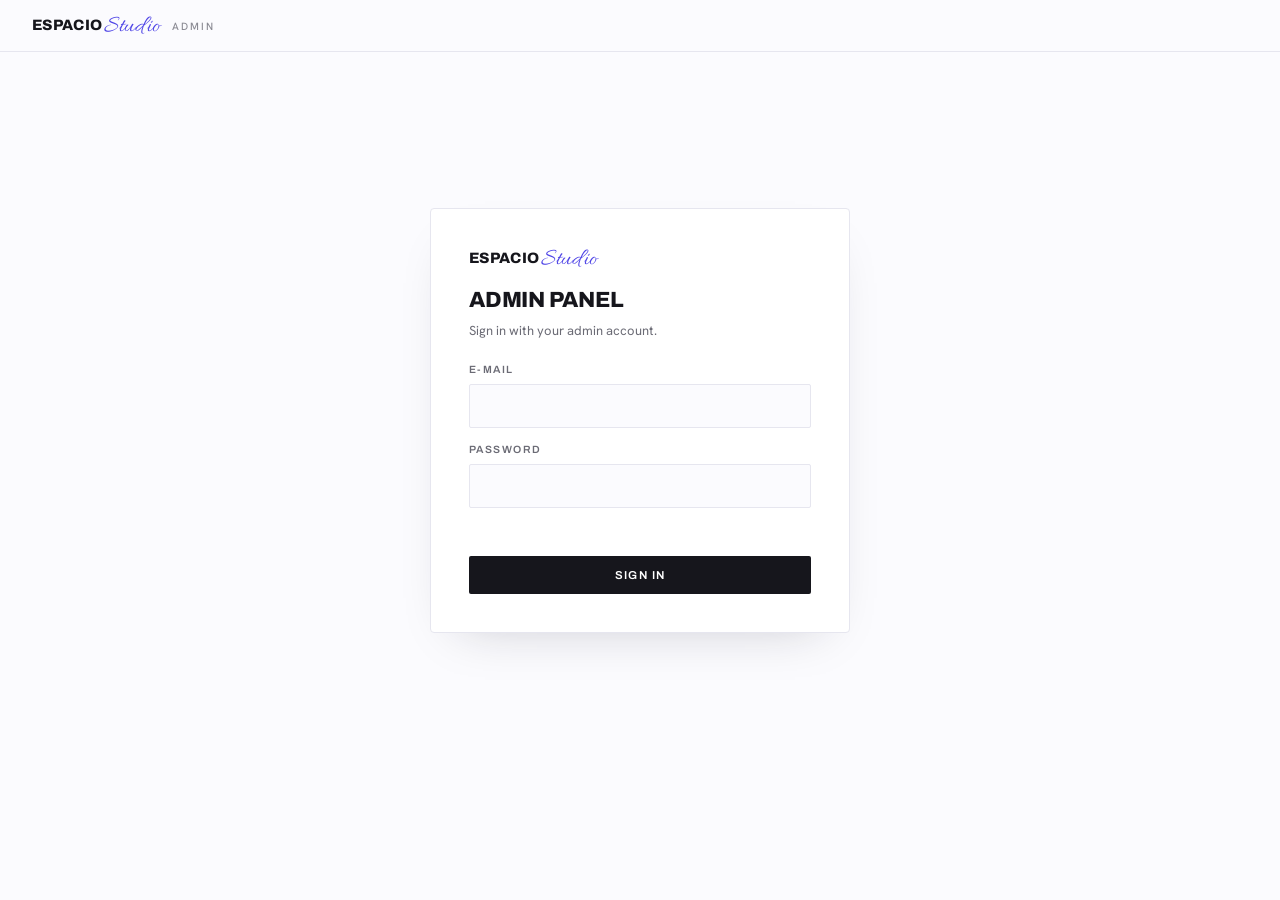
==== admin/index.html @ acb2c8f4 "favicon everywhere; admin UX: add-question under header w/ scroll+focus, upload dropzone with drag-d" ====
<!DOCTYPE html>
<html lang="en">
<head>
<meta charset="UTF-8">
<meta name="viewport" content="width=device-width, initial-scale=1.0">
<title>Admin — Espacio Studio</title>
<meta name="robots" content="noindex">
<link rel="icon" type="image/svg+xml" href="/favicon.svg"><link rel="apple-touch-icon" href="/apple-touch-icon.png">
<link rel="preconnect" href="https://fonts.googleapis.com">
<link rel="preconnect" href="https://fonts.gstatic.com" crossorigin>
<link href="https://fonts.googleapis.com/css2?family=Archivo:wght@500;600;700;800&family=Hanken+Grotesk:wght@300;400;500;600&family=Allura&family=Noto+Sans+Georgian:wght@400;500;600&display=swap" rel="stylesheet">
<style>
:root{
  --ink:#16161c; --ink-soft:#6b6b75; --indigo:#4e44e6; --indigo-deep:#352bc0;
  --paper:#fbfbfe; --paper-2:#f4f3fb; --wash:#eceafb; --muted:#8a8a93;
  --line:#e6e6ef; --good:#3f7d52; --bad:#c94f3d;
  --arch:'Archivo','Noto Sans Georgian',system-ui,sans-serif;
  --hank:'Hanken Grotesk','Noto Sans Georgian',system-ui,sans-serif;
}
*{box-sizing:border-box;margin:0;padding:0}
body{background:var(--paper);color:var(--ink);font-family:var(--hank);font-size:14.5px;line-height:1.5;-webkit-font-smoothing:antialiased}
a{color:inherit;text-decoration:none}
button{font-family:var(--arch);cursor:pointer}

.topbar{position:sticky;top:0;z-index:50;display:flex;align-items:center;justify-content:space-between;
  padding:14px clamp(16px,3vw,32px);background:rgba(251,251,254,.9);backdrop-filter:blur(12px);border-bottom:1px solid var(--line)}
.brand{font-family:var(--arch);font-weight:800;font-size:15px;letter-spacing:.02em;text-transform:uppercase;display:flex;align-items:baseline;gap:.15em}
.brand .s{font-family:'Allura',cursive;font-weight:400;font-size:24px;color:var(--indigo);text-transform:none;line-height:0;transform:translateY(.06em)}
.brand small{font-family:var(--hank);font-weight:500;color:var(--muted);font-size:10.5px;letter-spacing:.18em;margin-left:10px;text-transform:uppercase}
.tabs{display:flex;gap:6px}
.tabs button{border:1px solid var(--line);background:#fff;border-radius:30px;padding:8px 18px;font-size:11.5px;font-weight:600;letter-spacing:.08em;text-transform:uppercase;color:var(--ink-soft);transition:.2s}
.tabs button.on{background:var(--ink);border-color:var(--ink);color:#fff}
.userbox{display:flex;align-items:center;gap:12px;font-size:12px;color:var(--muted)}
.userbox button{background:none;border:0;color:var(--indigo);font-size:11px;letter-spacing:.08em;text-transform:uppercase;font-weight:600}

.wrap{max-width:1180px;margin:0 auto;padding:26px clamp(14px,3vw,32px) 120px}
.hidden{display:none!important}

/* login */
.login-wrap{min-height:82vh;display:flex;align-items:center;justify-content:center}
.login{width:min(420px,92vw);background:#fff;border:1px solid var(--line);border-radius:4px;padding:38px;box-shadow:0 20px 50px -30px rgba(22,22,40,.25)}
.login h1{font-family:var(--arch);font-weight:800;text-transform:uppercase;font-size:22px;letter-spacing:-.01em;margin:14px 0 4px}
.login p{color:var(--ink-soft);font-size:13px;margin-bottom:22px}
.login label{display:block;font-family:var(--arch);font-size:10.5px;font-weight:600;letter-spacing:.14em;text-transform:uppercase;color:var(--ink-soft);margin:14px 0 6px}
.login input{width:100%;border:1px solid var(--line);border-radius:2px;padding:12px;font-family:var(--hank);font-size:14px;background:var(--paper)}
.login input:focus{outline:none;border-color:var(--indigo)}
.login .err{color:var(--bad);font-size:12.5px;margin-top:12px;min-height:16px}
.btn{display:inline-flex;align-items:center;gap:10px;font-family:var(--arch);font-size:11.5px;letter-spacing:.12em;text-transform:uppercase;font-weight:600;background:var(--ink);color:#fff;padding:13px 24px;border-radius:2px;border:0;transition:.25s}
.btn:hover{background:var(--indigo)}
.btn.full{width:100%;justify-content:center;margin-top:20px}
.btn.ghost{background:transparent;color:var(--ink);border:1px solid var(--line)}
.btn.ghost:hover{border-color:var(--indigo);color:var(--indigo);background:transparent}
.btn.danger{background:transparent;border:1px solid var(--line);color:var(--bad)}
.btn.danger:hover{background:var(--bad);border-color:var(--bad);color:#fff}
.btn.sm{padding:8px 14px;font-size:10.5px}

/* sections & questions */
.sec{background:#fff;border:1px solid var(--line);border-radius:4px;margin:16px 0;overflow:hidden}
.sec-head{display:flex;align-items:center;gap:14px;padding:16px 20px;border-bottom:1px solid var(--line);background:var(--paper-2)}
.sec-head h2{font-family:var(--arch);font-size:15px;font-weight:700;text-transform:uppercase;letter-spacing:.02em;flex:1}
.sec-head .cnt{font-size:11px;color:var(--muted);letter-spacing:.08em}
.badge{font-family:var(--arch);font-size:9.5px;font-weight:700;letter-spacing:.1em;text-transform:uppercase;padding:4px 9px;border-radius:20px;background:var(--wash);color:var(--indigo-deep)}
.q-row{display:flex;align-items:center;gap:10px;padding:11px 20px;border-bottom:1px solid var(--paper-2);transition:background .15s}
.q-row:hover{background:var(--paper)}
.q-row:last-child{border-bottom:0}
.q-row.off .q-label{opacity:.38;text-decoration:line-through}
.q-move{display:flex;flex-direction:column;gap:2px}
.q-move button{border:0;background:none;color:var(--muted);font-size:10px;line-height:1;padding:2px 4px}
.q-move button:hover{color:var(--indigo)}
.q-label{flex:1;font-size:13.5px;min-width:0;overflow:hidden;text-overflow:ellipsis;white-space:nowrap}
.chip{font-size:9.5px;font-family:var(--arch);font-weight:600;letter-spacing:.06em;text-transform:uppercase;color:var(--muted);border:1px solid var(--line);border-radius:20px;padding:3px 8px;white-space:nowrap}
.chip.dep{color:var(--indigo-deep);border-color:var(--wash);background:var(--wash)}
.iconb{border:0;background:none;font-size:15px;padding:5px 7px;border-radius:4px;color:var(--ink-soft);transition:.15s}
.iconb:hover{background:var(--wash);color:var(--indigo-deep)}
.iconb.lock{opacity:.35;cursor:not-allowed}
.sw{position:relative;width:34px;height:19px;border-radius:12px;background:#d9d9e6;border:0;transition:.2s;flex:none}
.sw::after{content:"";position:absolute;top:2.5px;left:3px;width:14px;height:14px;border-radius:50%;background:#fff;transition:.2s}
.sw.on{background:var(--indigo)}
.sw.on::after{left:17px}

/* editor */
.editor{background:var(--paper-2);border-top:1px solid var(--line);padding:18px 20px}
.editor .grid3{display:grid;grid-template-columns:repeat(3,1fr);gap:12px}
@media(max-width:800px){.editor .grid3{grid-template-columns:1fr}}
.editor label{display:block;font-family:var(--arch);font-size:9.5px;font-weight:700;letter-spacing:.12em;text-transform:uppercase;color:var(--muted);margin:12px 0 5px}
.editor input,.editor select{width:100%;border:1px solid var(--line);border-radius:2px;padding:9px 11px;font-family:var(--hank);font-size:13.5px;background:#fff}
.editor input:focus,.editor select:focus{outline:none;border-color:var(--indigo)}
.opt-row{display:grid;grid-template-columns:90px 1fr 1fr 1fr 120px 30px;gap:8px;align-items:center;margin-bottom:8px}
@media(max-width:900px){.opt-row{grid-template-columns:1fr 1fr;}}
.opt-row .del{border:0;background:none;color:var(--bad);font-size:15px}
.editor .row-actions{display:flex;gap:10px;margin-top:18px;align-items:center}
.dep-grid{display:grid;grid-template-columns:1fr 120px 1fr;gap:8px}
.hint{font-size:11.5px;color:var(--muted);margin-top:6px}

/* submissions */
table{width:100%;border-collapse:collapse;background:#fff;border:1px solid var(--line);border-radius:4px;overflow:hidden}
th{font-family:var(--arch);font-size:10px;font-weight:700;letter-spacing:.12em;text-transform:uppercase;color:var(--muted);text-align:left;padding:12px 14px;border-bottom:1px solid var(--line);background:var(--paper-2)}
td{padding:12px 14px;border-bottom:1px solid var(--paper-2);font-size:13px}
tr:hover td{background:var(--paper)}
td .mini{color:var(--muted);font-size:11.5px}
.pillbtn{border:1px solid var(--line);background:#fff;border-radius:20px;padding:6px 14px;font-size:10.5px;font-weight:600;letter-spacing:.08em;text-transform:uppercase;color:var(--ink-soft)}
.pillbtn:hover{border-color:var(--indigo);color:var(--indigo)}

/* detail overlay */
.overlay{position:fixed;inset:0;background:rgba(16,16,24,.55);backdrop-filter:blur(4px);z-index:80;display:flex;justify-content:flex-end}
.panel{width:min(720px,96vw);height:100%;background:var(--paper);overflow-y:auto;padding:28px clamp(16px,3vw,36px);box-shadow:-30px 0 60px -30px rgba(0,0,0,.4)}
.panel h2{font-family:var(--arch);text-transform:uppercase;font-size:20px;font-weight:800;letter-spacing:-.01em}
.panel .meta{color:var(--muted);font-size:12px;margin:6px 0 18px}
.ans-sec{margin:20px 0 8px;font-family:var(--arch);font-size:11px;font-weight:700;letter-spacing:.16em;text-transform:uppercase;color:var(--indigo-deep);border-bottom:1px solid var(--line);padding-bottom:6px}
.ans-row{display:flex;justify-content:space-between;gap:16px;padding:7px 0;border-bottom:1px dashed var(--paper-2);font-size:13px}
.ans-row .k{color:var(--ink-soft);max-width:55%}
.ans-row .v{text-align:right;font-weight:600}
.mb-mini{display:grid;grid-template-columns:repeat(4,1fr);gap:8px;margin:14px 0}
.mb-mini .cell{border-radius:3px;overflow:hidden;position:relative;aspect-ratio:4/3;background:var(--paper-2)}
.mb-mini .cell.wide{grid-column:span 2}
.mb-mini img{width:100%;height:100%;object-fit:cover}
.mb-mini .tag{position:absolute;left:0;right:0;bottom:0;font-family:var(--arch);font-size:8.5px;letter-spacing:.1em;text-transform:uppercase;color:#fff;background:linear-gradient(transparent,rgba(22,22,40,.8));padding:10px 6px 4px}
.mb-mini .chips{display:flex;height:100%}
.mb-mini .chips i{flex:1}

/* savebar */
.savebar{position:fixed;left:0;right:0;bottom:0;z-index:60;background:rgba(251,251,254,.94);backdrop-filter:blur(10px);border-top:1px solid var(--line);padding:12px clamp(16px,3vw,32px);display:flex;align-items:center;justify-content:space-between;gap:14px}
.savebar .state{font-size:12px;color:var(--muted)}
.savebar .state.dirty{color:var(--bad);font-weight:600}
.savebar .state.saved{color:var(--good);font-weight:600}
.toolrow{display:flex;justify-content:space-between;align-items:center;gap:14px;margin:6px 0 18px;flex-wrap:wrap}
.toolrow h1{font-family:var(--arch);text-transform:uppercase;font-weight:800;font-size:clamp(20px,3vw,28px);letter-spacing:-.01em}
.spin{display:inline-block;width:14px;height:14px;border:2px solid var(--wash);border-top-color:var(--indigo);border-radius:50%;animation:sp 1s linear infinite;vertical-align:-2px}
@keyframes sp{to{transform:rotate(360deg)}}
.empty{padding:60px 20px;text-align:center;color:var(--muted)}
.dropzone{display:block;border:2px dashed var(--line-2);border-radius:4px;padding:22px;text-align:center;cursor:pointer;margin-top:14px;transition:.2s;background:#fff}
.dropzone b{display:block;font-family:var(--arch);font-size:12px;letter-spacing:.1em;text-transform:uppercase;color:var(--indigo-deep)}
.dropzone span{display:block;font-size:12px;color:var(--muted);margin-top:5px}
.dropzone.over,.dropzone:hover{border-color:var(--indigo);background:var(--wash)}
#toast{position:fixed;left:50%;bottom:26px;transform:translate(-50%,20px);background:var(--ink);color:#fff;font-family:var(--arch);font-size:12px;letter-spacing:.06em;padding:12px 22px;border-radius:30px;opacity:0;pointer-events:none;transition:.3s;z-index:200}
#toast.show{opacity:1;transform:translate(-50%,0)}
#toast.bad{background:var(--bad)}
</style>
</head>
<body>
<header class="topbar">
  <a class="brand" href="../">ESPACIO<span class="s">Studio</span><small>Admin</small></a>
  <div class="tabs hidden" id="tabs">
    <button data-view="questions" class="on">Questionnaire</button>
    <button data-view="submissions">Submissions</button>
    <button data-view="projects">Projects</button>
  </div>
  <div class="userbox hidden" id="userbox"><span id="userEmail"></span><button id="btnLogout">Log out</button></div>
</header>
<main id="main"></main>
<div class="savebar hidden" id="savebar">
  <div class="state" id="saveState"></div>
  <div style="display:flex;gap:10px">
    <button class="btn ghost" id="btnDiscard">Discard changes</button>
    <button class="btn" id="btnSave">Publish changes</button>
  </div>
</div>
<script src="../questionnaire/config.js?v=6"></script>
<script src="admin.js?v=2"></script>
</body>
</html>
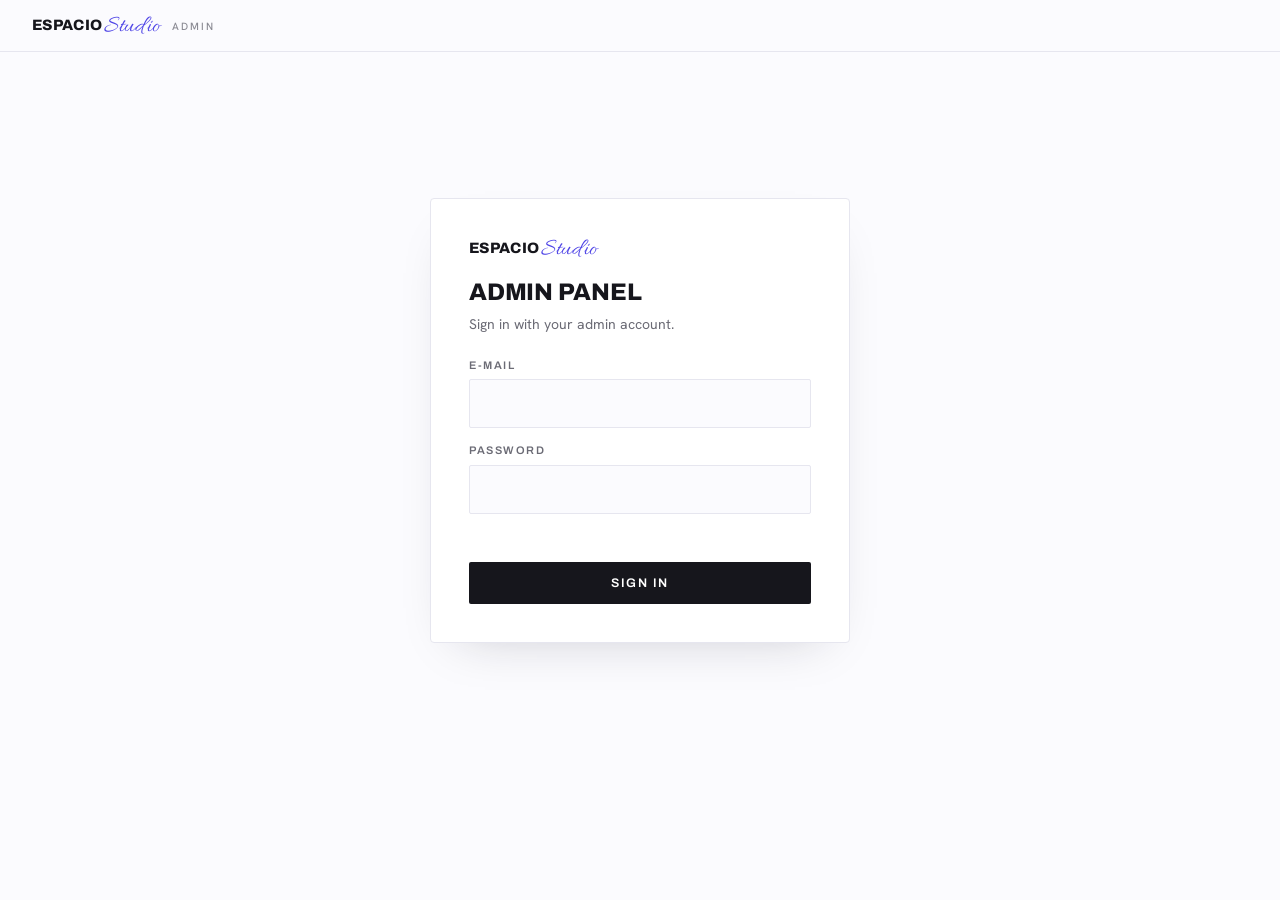
==== commit fc12e163: "admin: readability font-size bump" ====
--- a/admin/index.html
+++ b/admin/index.html
@@ -135,6 +135,41 @@
 #toast{position:fixed;left:50%;bottom:26px;transform:translate(-50%,20px);background:var(--ink);color:#fff;font-family:var(--arch);font-size:12px;letter-spacing:.06em;padding:12px 22px;border-radius:30px;opacity:0;pointer-events:none;transition:.3s;z-index:200}
 #toast.show{opacity:1;transform:translate(-50%,0)}
 #toast.bad{background:var(--bad)}
+
+/* ---------- readability bump ---------- */
+body{font-size:16px}
+.tabs button{font-size:13px;padding:10px 22px}
+.userbox{font-size:13.5px}
+.sec-head h2{font-size:17px}
+.sec-head .cnt{font-size:12.5px}
+.badge{font-size:10.5px}
+.q-label{font-size:15.5px}
+.chip{font-size:10.5px;padding:4px 10px}
+.q-move button{font-size:12px}
+.iconb{font-size:17px}
+.editor label{font-size:11px}
+.editor input,.editor select{font-size:15px;padding:11px 13px}
+.editor textarea{font-size:15px!important}
+.hint{font-size:13px}
+.btn{font-size:12.5px;padding:14px 26px}
+.btn.sm{font-size:11.5px;padding:10px 17px}
+.pillbtn{font-size:11.5px;padding:8px 16px}
+th{font-size:11px}
+td{font-size:14.5px;padding:14px 16px}
+td .mini{font-size:12.5px}
+.login h1{font-size:24px}
+.login p{font-size:14px}
+.login input{font-size:15.5px;padding:13px}
+.login label{font-size:11px}
+.ans-row{font-size:14.5px}
+.ans-sec{font-size:12px}
+.panel h2{font-size:22px}
+.panel .meta{font-size:13px}
+.dropzone b{font-size:13px}
+.dropzone span{font-size:13px}
+.savebar .state{font-size:13px}
+#toast{font-size:13px}
+.toolrow h1{font-size:clamp(22px,3vw,30px)}
 </style>
 </head>
 <body>
@@ -156,6 +191,6 @@
   </div>
 </div>
 <script src="../questionnaire/config.js?v=6"></script>
-<script src="admin.js?v=2"></script>
+<script src="admin.js?v=3"></script>
 </body>
 </html>
